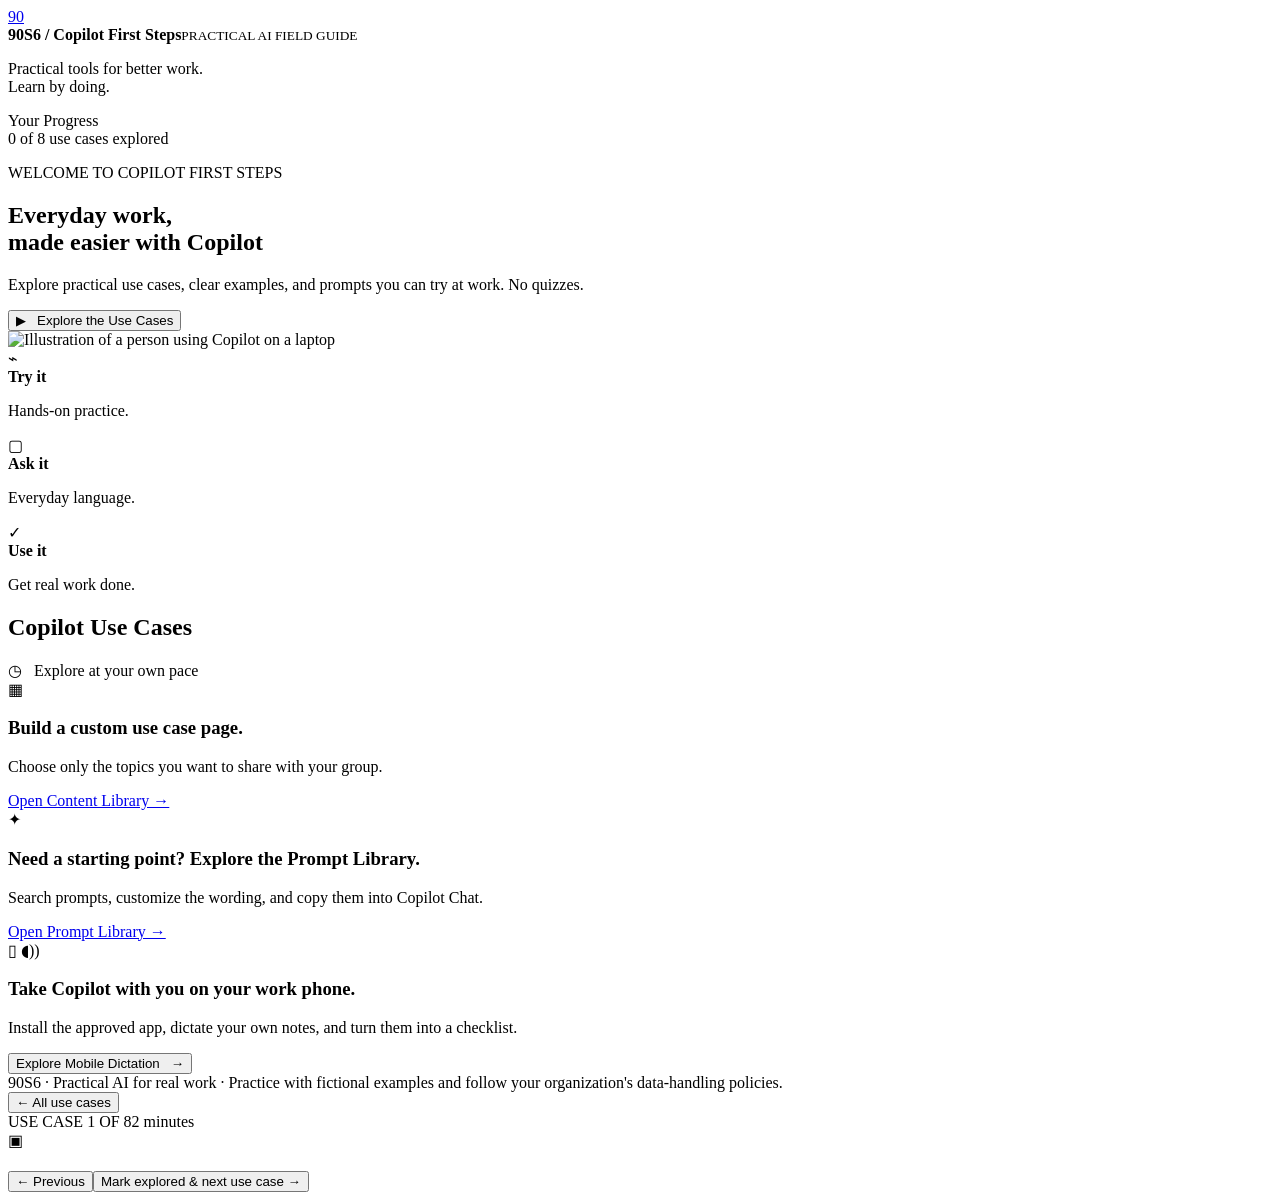
==== copilot-first-steps/index.html @ ef84608b "Add 90S6-branded Copilot First Steps training" ====
<!doctype html><html lang="en"><head><meta charset="utf-8"><meta name="viewport" content="width=device-width, initial-scale=1"><title>Copilot First Steps | 90S6</title><link rel="stylesheet" href="styles.css"><link rel="stylesheet" href="prompt-library.css"></head><body>
<header class="site-header"><div class="brand"><a class="brand-mark" href="https://90s6.com" aria-label="90S6 home">90</a><div><strong>90S6 <span class="brand-divider">/</span> Copilot First Steps</strong><small>PRACTICAL AI FIELD GUIDE</small></div></div><p class="header-tagline">Practical tools for better work.<br>Learn by doing.</p><div class="header-progress"><span>Your Progress</span><div class="progress-track"><div id="headerBar" class="progress-fill"></div></div><span id="progressLabel">0 of 8 use cases explored</span></div></header>
<main id="home" class="container"><section class="hero"><div class="hero-copy"><p class="eyebrow">WELCOME TO COPILOT FIRST STEPS</p><h1>Everyday work,<br>made easier with Copilot</h1><p class="hero-sub">Explore practical use cases, clear examples, and prompts you can try at work. No quizzes.</p><button class="primary large" id="startBtn">▶ &nbsp; Explore the Use Cases</button></div><div class="hero-art hero-art-image"><img src="https://raw.githubusercontent.com/pdzaffina/tribal-technology.org/main/training/copilot-first-steps/assets/copilot-hero.png" alt="Illustration of a person using Copilot on a laptop" /></div></section>
<section class="benefits" aria-label="Learning approach"><div><span class="benefit-icon">⌁</span><div><strong>Try it</strong><p>Hands-on practice.</p></div></div><div><span class="benefit-icon">▢</span><div><strong>Ask it</strong><p>Everyday language.</p></div></div><div><span class="benefit-icon">✓</span><div><strong>Use it</strong><p>Get real work done.</p></div></div></section>
<div class="section-head"><h2>Copilot Use Cases</h2><span class="time-pill">◷ &nbsp; Explore at your own pace</span></div><section id="lessonGrid" class="lesson-grid" aria-label="Use cases"></section>
<section class="phone-banner"><div class="phone-symbol" aria-hidden="true">▦</div><div><h3>Build a custom use case page.</h3><p>Choose only the topics you want to share with your group.</p></div><a class="outline library-action" href="content-library.html">Open Content Library →</a></section>
<section class="phone-banner"><div class="phone-symbol" aria-hidden="true">✦</div><div><h3>Need a starting point? Explore the Prompt Library.</h3><p>Search prompts, customize the wording, and copy them into Copilot Chat.</p></div><a class="outline library-action" href="prompt-library.html">Open Prompt Library →</a></section>
<section class="phone-banner"><div class="phone-symbol">▯ <span>◖))</span></div><div><h3>Take Copilot with you on your work phone.</h3><p>Install the approved app, dictate your own notes, and turn them into a checklist.</p></div><button class="outline" id="phoneBtn">Explore Mobile Dictation &nbsp; →</button></section><footer>90S6 · Practical AI for real work · Practice with fictional examples and follow your organization's data-handling policies.</footer></main>
<main id="lessonView" class="container lesson-view hidden"><button class="back-link" id="backHome">← All use cases</button><div class="lesson-shell"><div class="lesson-top"><span id="lessonCount" class="pill">USE CASE 1 OF 8</span><span id="lessonTime">2 minutes</span></div><div class="mini-progress"><div id="lessonBar"></div></div><div class="lesson-heading"><span id="lessonIcon" class="lesson-big-icon">▣</span><div><h1 id="lessonTitle"></h1><p id="lessonIntro"></p></div></div><div id="lessonContent" class="lesson-content"></div><div class="lesson-actions"><button class="outline" id="previousBtn">← Previous</button><button class="primary" id="completeBtn">Mark explored & next use case →</button></div></div></main>
<script src="use-cases-data.js"></script><script src="script.js"></script></body></html>
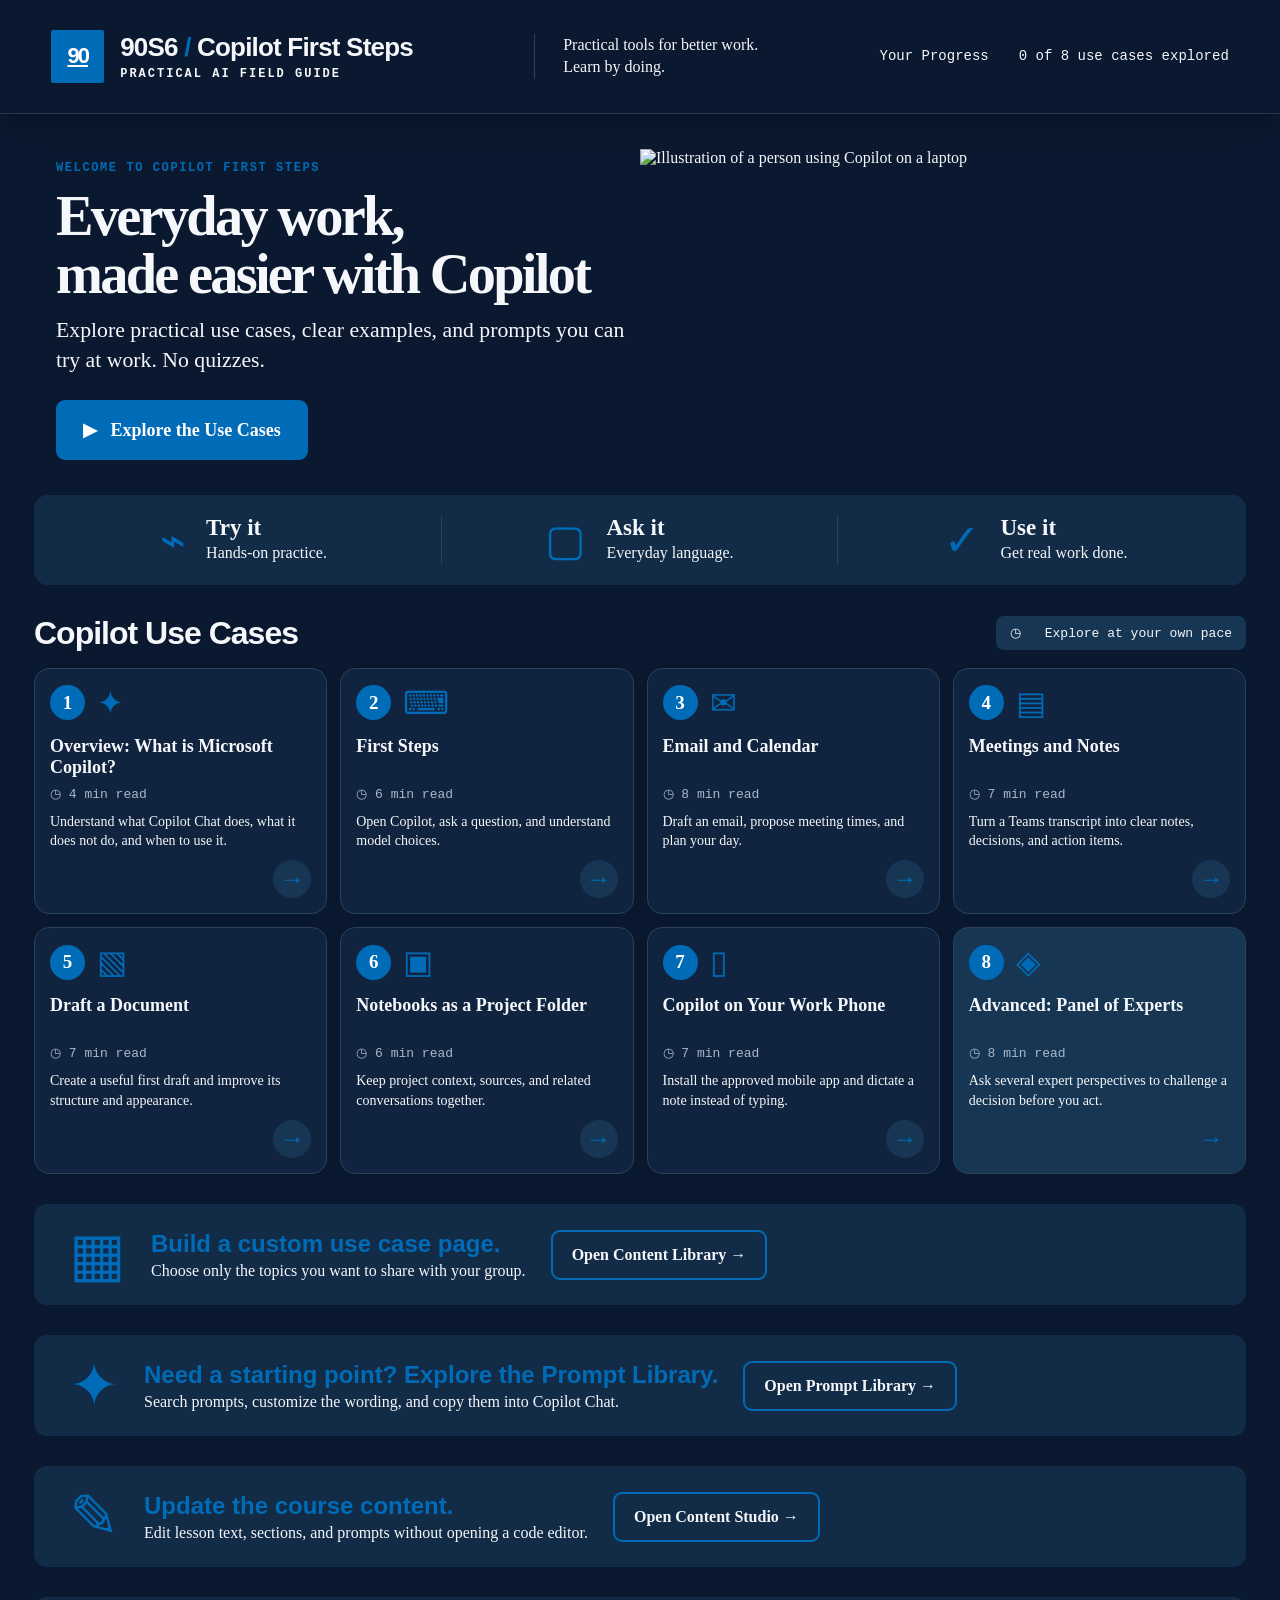
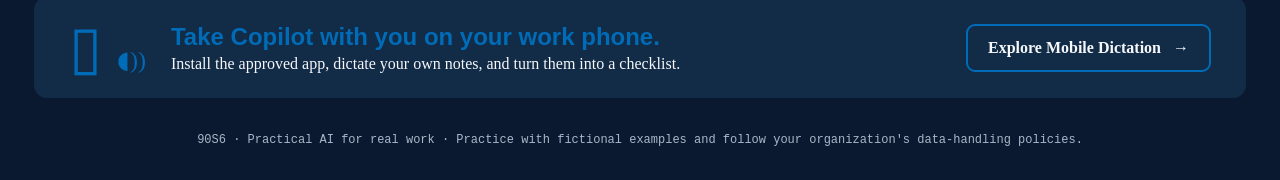
==== commit 63913f36: "Add Content Studio link to course homepage" ====
--- a/copilot-first-steps/index.html
+++ b/copilot-first-steps/index.html
@@ -5,6 +5,7 @@
 <div class="section-head"><h2>Copilot Use Cases</h2><span class="time-pill">◷ &nbsp; Explore at your own pace</span></div><section id="lessonGrid" class="lesson-grid" aria-label="Use cases"></section>
 <section class="phone-banner"><div class="phone-symbol" aria-hidden="true">▦</div><div><h3>Build a custom use case page.</h3><p>Choose only the topics you want to share with your group.</p></div><a class="outline library-action" href="content-library.html">Open Content Library →</a></section>
 <section class="phone-banner"><div class="phone-symbol" aria-hidden="true">✦</div><div><h3>Need a starting point? Explore the Prompt Library.</h3><p>Search prompts, customize the wording, and copy them into Copilot Chat.</p></div><a class="outline library-action" href="prompt-library.html">Open Prompt Library →</a></section>
+<section class="phone-banner"><div class="phone-symbol" aria-hidden="true">✎</div><div><h3>Update the course content.</h3><p>Edit lesson text, sections, and prompts without opening a code editor.</p></div><a class="outline library-action" href="content-editor.html">Open Content Studio →</a></section>
 <section class="phone-banner"><div class="phone-symbol">▯ <span>◖))</span></div><div><h3>Take Copilot with you on your work phone.</h3><p>Install the approved app, dictate your own notes, and turn them into a checklist.</p></div><button class="outline" id="phoneBtn">Explore Mobile Dictation &nbsp; →</button></section><footer>90S6 · Practical AI for real work · Practice with fictional examples and follow your organization's data-handling policies.</footer></main>
 <main id="lessonView" class="container lesson-view hidden"><button class="back-link" id="backHome">← All use cases</button><div class="lesson-shell"><div class="lesson-top"><span id="lessonCount" class="pill">USE CASE 1 OF 8</span><span id="lessonTime">2 minutes</span></div><div class="mini-progress"><div id="lessonBar"></div></div><div class="lesson-heading"><span id="lessonIcon" class="lesson-big-icon">▣</span><div><h1 id="lessonTitle"></h1><p id="lessonIntro"></p></div></div><div id="lessonContent" class="lesson-content"></div><div class="lesson-actions"><button class="outline" id="previousBtn">← Previous</button><button class="primary" id="completeBtn">Mark explored & next use case →</button></div></div></main>
 <script src="use-cases-data.js"></script><script src="script.js"></script></body></html>
--- a/copilot-first-steps/styles.css
+++ b/copilot-first-steps/styles.css
@@ -0,0 +1,19 @@
+:root{--bg:#0A192F;--card:#10243F;--text:#F5F7FA;--border:#29415C;--maroon:#006BB6;--muted:#A9B8C8;--soft:#173653;--light:#122B46}*{box-sizing:border-box}body{margin:0;background:var(--bg);color:var(--text);font-family:Inter,ui-sans-serif,-apple-system,BlinkMacSystemFont,"Segoe UI",Arial,sans-serif}button{font:inherit;cursor:pointer;border-radius:9px;font-weight:700;padding:13px 20px;min-height:48px}button:focus-visible,a:focus-visible,input:focus-visible,textarea:focus-visible{outline:3px solid #0080d6;outline-offset:3px}.primary{background:var(--maroon);border:2px solid var(--maroon);color:white}.primary:hover{background:#0080d6}.outline{background:var(--card);border:2px solid var(--maroon);color:var(--maroon)}.outline:hover{background:var(--light)}.large{font-size:18px;padding:17px 25px}.site-header{display:flex;align-items:center;gap:35px;justify-content:space-between;padding:18px clamp(20px,4vw,65px);border-bottom:1px solid var(--border);background:#fff;box-shadow:0 2px 10px #2e1b1c0b}.brand{display:flex;align-items:center;gap:16px;flex-shrink:0}.brand-mark{width:53px;height:53px;border-radius:15px;background:var(--maroon);color:white;font-size:38px;display:grid;place-items:center;transform:rotate(-12deg)}.brand strong{font-size:26px;letter-spacing:-.8px;display:block}.brand small{font-size:12px;letter-spacing:2px;font-weight:700}.header-tagline{border-left:1px solid var(--border);padding-left:28px;line-height:1.4}.header-progress{display:flex;align-items:center;gap:15px;min-width:320px;font-size:14px;white-space:nowrap}.progress-track{height:14px;flex:1;background:#29415C;border-radius:20px;overflow:hidden}.progress-fill{height:100%;width:0;background:var(--maroon);border-radius:20px;transition:width .3s}.container{max-width:1550px;margin:auto;padding:0 34px}.hero{display:grid;grid-template-columns:1fr 1fr;align-items:center;min-height:350px;padding:35px 22px 25px}.eyebrow{color:var(--maroon);font-size:12px;font-weight:800;letter-spacing:1.6px}.hero h1{font-size:clamp(38px,4.4vw,68px);line-height:1.03;letter-spacing:-2.7px;margin:12px 0}.hero-sub{font-size:clamp(17px,1.7vw,24px);line-height:1.38;max-width:580px;margin:12px 0 25px}.hero-art{height:310px;position:relative;overflow:hidden}.art-halo{position:absolute;bottom:10px;left:12%;height:270px;width:75%;border-radius:60% 60% 0 0;background:#ede6e3}.art-bubble{position:absolute;z-index:4;right:8%;top:15px;border:3px solid #c9bdbb;border-radius:22px;padding:20px 24px;background:#fff;font-size:31px;font-weight:800;box-shadow:0 8px 20px #0000000a}.art-logo{color:var(--maroon)}.art-person{position:absolute;bottom:10px;left:25%;height:240px;width:170px}.hair{position:absolute;top:12px;left:15px;width:125px;height:140px;background:#392426;border-radius:52% 48% 43% 42%}.face{position:absolute;top:39px;left:49px;width:85px;height:105px;background:#edb18b;border-radius:48% 45% 50% 50%}.body{position:absolute;bottom:0;left:0;width:170px;height:116px;border-radius:80px 70px 0 0;background:var(--maroon)}.art-laptop{position:absolute;z-index:3;bottom:11px;left:49%;height:116px;width:215px;background:#343239;transform:skew(-10deg);border-radius:8px 8px 0 0;color:#9a8689;display:grid;place-items:center;font-size:45px}.art-desk{position:absolute;z-index:4;bottom:7px;left:6%;right:5%;height:5px;background:#332b2c}.benefits{background:#122B46;border-radius:14px;display:grid;grid-template-columns:repeat(3,1fr);padding:20px 12px;margin:10px 0 30px}.benefits>div{display:flex;align-items:center;justify-content:center;gap:20px;border-right:1px solid #29415C}.benefits>div:last-child{border:0}.benefit-icon{font-size:43px;color:var(--maroon)}.benefits strong{font-size:23px}.benefits p{margin:3px 0;font-size:16px}.section-head{display:flex;align-items:center;justify-content:space-between;gap:12px;margin:0 0 16px}.section-head h2{font-size:32px;letter-spacing:-1px;margin:0}.time-pill,.pill{background:var(--soft);border-radius:8px;padding:9px 14px;font-size:13px}.lesson-grid{display:grid;grid-template-columns:repeat(7,minmax(0,1fr));gap:13px}.lesson-card{background:var(--card);border:1px solid var(--border);border-radius:15px;padding:15px;min-height:260px;display:flex;flex-direction:column;position:relative;box-shadow:0 3px 14px #30212408}.lesson-card:last-child{background:#173653}.lesson-card .card-top{display:flex;align-items:center;gap:12px}.number{background:var(--maroon);color:#fff;width:35px;height:35px;border-radius:50%;display:grid;place-items:center;font-size:19px;font-weight:700;flex-shrink:0}.card-icon{color:var(--maroon);font-size:32px}.lesson-card h3{font-size:18px;line-height:1.15;margin:14px 0 8px;min-height:42px}.lesson-card p{font-size:14px;line-height:1.38;margin:10px 0}.card-time{font-size:13px;color:var(--muted)}.card-bottom{display:flex;align-items:center;justify-content:space-between;margin-top:auto}.card-bottom button{padding:0;width:38px;height:38px;min-height:38px;border:0;border-radius:50%;background:var(--soft);color:var(--maroon);font-size:25px}.card-bottom button:hover{background:#21486B}.done-tag{font-size:12px;color:#79C9A5;font-weight:800}.phone-banner{display:flex;align-items:center;gap:25px;background:#122B46;border-radius:13px;margin:30px 0 15px;padding:15px 35px}.phone-symbol{font-size:60px;color:var(--maroon);white-space:nowrap}.phone-symbol span{font-size:24px}.phone-banner h3{font-size:24px;color:var(--maroon);margin:0 0 4px}.phone-banner p{margin:0}.phone-banner button{margin-left:auto;white-space:nowrap}footer{color:var(--muted);font-size:12px;padding:20px 0 35px;text-align:center}.hidden{display:none!important}.lesson-view{padding-top:30px;padding-bottom:70px}.back-link{border:0;background:transparent;color:var(--maroon);padding-left:0}.lesson-shell{background:white;border:1px solid var(--border);border-radius:18px;max-width:900px;margin:15px auto;padding:clamp(22px,4vw,46px);box-shadow:0 6px 22px #3021240b}.lesson-top{display:flex;justify-content:space-between;align-items:center;color:var(--muted)}.mini-progress{height:8px;border-radius:10px;background:var(--soft);margin:20px 0 32px;overflow:hidden}.mini-progress div{height:100%;background:var(--maroon);transition:width .2s}.lesson-heading{display:flex;align-items:center;gap:24px}.lesson-big-icon{font-size:58px;color:var(--maroon)}.lesson-heading h1{font-size:clamp(29px,4vw,43px);margin:0 0 10px}.lesson-heading p{font-size:18px;line-height:1.5;color:var(--muted);margin:0}.lesson-content{margin-top:30px;font-size:17px;line-height:1.6}.exercise{background:var(--bg);border:1px solid var(--border);padding:22px;border-radius:14px;margin:20px 0}.exercise h3{margin:0 0 8px}.prompt-box{background:white;border:1px solid var(--border);border-left:5px solid var(--maroon);padding:16px;margin:14px 0;border-radius:8px;font-size:17px}.tip{background:var(--light);padding:15px 18px;border-radius:9px;margin:15px 0}.steps{padding-left:24px}.steps li{margin:10px 0}.choice-list{display:grid;gap:10px;margin:15px 0}.choice-list button{border:1px solid var(--border);background:white;color:var(--text);text-align:left;font-weight:500}.choice-list button.selected{border:2px solid var(--maroon);background:var(--light)}.lesson-actions{display:flex;justify-content:space-between;gap:10px;border-top:1px solid var(--border);padding-top:25px;margin-top:35px}.practice-text{width:100%;min-height:120px;padding:14px;border:1px solid #708090;border-radius:9px;font:inherit}.feedback{margin-top:15px;border-radius:9px;padding:14px;background:#173653}.device-switch{display:flex;gap:8px}.device-switch button{border:1px solid var(--border);background:white}.device-switch button.active{background:var(--maroon);color:white}.phone-mock{border:8px solid #071426;border-radius:34px;max-width:285px;min-height:330px;margin:20px auto;padding:25px 18px;background:white;box-shadow:0 10px 20px #00000014;text-align:center}.phone-mock .notch{width:80px;height:12px;background:#071426;border-radius:10px;margin:-16px auto 32px}.phone-mock .mic{font-size:60px;color:var(--maroon);margin:20px}.phone-mock p{font-size:15px}.small-note{font-size:13px;color:var(--muted)}@media(max-width:1200px){.lesson-grid{grid-template-columns:repeat(4,1fr)}.header-tagline{display:none}}@media(max-width:750px){.container{padding:0 17px}.site-header{padding:15px;flex-wrap:wrap;gap:15px}.brand strong{font-size:20px}.brand-mark{width:43px;height:43px}.header-progress{width:100%;min-width:0}.hero{grid-template-columns:1fr;padding:25px 0}.hero h1{letter-spacing:-1.5px}.hero-art{height:220px}.art-halo{height:200px}.art-person{transform:scale(.7);transform-origin:bottom left}.art-laptop{transform:scale(.75) skew(-10deg);transform-origin:bottom left}.art-bubble{font-size:22px;padding:10px}.benefits{grid-template-columns:1fr;gap:12px}.benefits>div{border-right:0;border-bottom:1px solid #29415C;padding-bottom:12px}.benefits>div:last-child{border:0}.lesson-grid{grid-template-columns:repeat(2,1fr)}.lesson-card{min-height:240px}.section-head{align-items:flex-start;flex-direction:column}.phone-banner{flex-wrap:wrap;padding:20px}.phone-banner button{margin:0;width:100%}.lesson-heading{align-items:flex-start}.lesson-big-icon{font-size:40px}}@media(max-width:430px){.lesson-grid{grid-template-columns:1fr}.lesson-card{min-height:185px}.lesson-card h3{min-height:0}.lesson-actions{flex-direction:column-reverse}.lesson-actions button{width:100%}}
+
+.lesson-grid{grid-template-columns:repeat(4,minmax(0,1fr))}.lesson-card{min-height:245px}.external-link{display:inline-block;text-decoration:none;margin:20px 0;padding:14px 20px;border-radius:9px}.gif-placeholder{border:2px dashed var(--border);background:var(--bg);border-radius:15px;padding:20px;text-align:center;margin:16px 0}.gif-placeholder img{max-width:100%;max-height:280px;object-fit:contain}.gif-fallback{font-size:30px;color:var(--maroon);padding:30px 12px}.gif-fallback small{display:block;font-size:14px;color:var(--muted)}.prompt-box p{white-space:pre-wrap}.prompt-box button{margin-top:12px}@media(max-width:900px){.lesson-grid{grid-template-columns:repeat(2,minmax(0,1fr))}}@media(max-width:480px){.lesson-grid{grid-template-columns:1fr}}
+
+.hero-art-image{display:flex;align-items:center;justify-content:center;overflow:visible}.hero-art-image img{display:block;width:100%;height:100%;object-fit:contain;object-position:center}@media(max-width:750px){.hero-art-image{height:auto;min-height:190px}.hero-art-image img{height:auto;max-height:320px}}
+
+/* 90S6 brand alignment */
+body{font-family:'Cormorant Garamond',Georgia,serif;background:#0A192F;color:#F5F7FA}
+.site-header{background:#0A192F;border-bottom-color:rgba(112,128,144,.3);box-shadow:0 8px 30px rgba(0,0,0,.18);color:#F5F7FA}
+.brand strong,.section-head h2,.phone-banner h3,.lesson-heading h1,.exercise h3{font-family:'Syne',sans-serif}
+.brand small,.eyebrow,.header-progress,.time-pill,.pill,.card-time,.done-tag,footer{font-family:'DM Mono',monospace}
+.brand-mark{background:#006BB6;color:#fff;transform:none;border-radius:2px;font-family:'Syne',sans-serif;font-size:22px;font-weight:800;letter-spacing:-2px}
+.brand-divider{color:#006BB6}
+.lesson-card,.lesson-shell,.exercise,.prompt-box{background:#10243F;border-color:#29415C;color:#F5F7FA}
+.phone-banner,.benefits{background:#122B46}
+.lesson-card:last-child{background:#173653}
+.prompt-box button,.primary{background:#006BB6;border-color:#006BB6}
+.outline{background:transparent;border-color:#006BB6;color:#F5F7FA}
+.outline:hover{background:rgba(0,107,182,.15)}
--- a/copilot-first-steps/prompt-library.css
+++ b/copilot-first-steps/prompt-library.css
@@ -0,0 +1,16 @@
+.library-home{color:var(--maroon);font-weight:750;text-decoration:none;border:1px solid var(--border);border-radius:10px;padding:12px 16px;white-space:nowrap}.library-home:hover{background:var(--light)}.library-main{padding-top:28px}.library-hero{background:#f1e9e7;border:1px solid var(--border);border-radius:20px;display:flex;align-items:center;justify-content:space-between;gap:30px;padding:clamp(25px,5vw,58px);margin-bottom:25px}.library-hero h1{font-size:clamp(42px,5vw,70px);letter-spacing:-2px;line-height:1.1;margin:12px 0}.library-hero p:not(.eyebrow){font-size:19px;max-width:630px;line-height:1.5}.library-hero-actions{display:flex;flex-wrap:wrap;gap:12px;margin-top:22px}.library-action{display:inline-flex;align-items:center;justify-content:center;text-decoration:none;padding:14px 19px;border-radius:9px;font-weight:750;min-height:48px}.library-hero-mark{color:var(--maroon);font-size:115px;line-height:1;text-align:center;min-width:240px}.library-hero-mark span{display:block;font-size:23px;font-weight:800;line-height:1.2}.library-tools{background:#fff;border:1px solid var(--border);border-radius:15px;padding:18px;display:flex;align-items:end;gap:18px;flex-wrap:wrap}.library-tools label{font-weight:750;font-size:14px;display:grid;gap:7px}.library-search-label{flex:2;min-width:230px}.library-filter-label{flex:1;min-width:190px}.library-tools input,.library-tools select{font:inherit;padding:14px;border:1px solid #bfb2ae;border-radius:9px;min-height:49px;background:#fff;color:var(--text);width:100%}.library-count{font-size:13px;color:var(--muted);padding:14px 0}.library-section-head{display:flex;justify-content:space-between;align-items:center;gap:16px;margin:30px 0 15px}.library-section-head h2{font-size:30px;margin:0}.library-section-head p{color:var(--muted);margin:0}.prompt-grid{display:grid;grid-template-columns:repeat(3,minmax(0,1fr));gap:17px}.prompt-card{background:#fff;border:1px solid var(--border);border-radius:15px;padding:22px;display:flex;flex-direction:column;gap:13px;box-shadow:0 4px 14px #30212408;min-width:0}.prompt-card h3{font-size:22px;margin:0;line-height:1.25}.prompt-card p{line-height:1.5;margin:0;color:var(--muted)}.prompt-category{font-size:12px;font-weight:800;color:var(--maroon);text-transform:uppercase;letter-spacing:1px}.prompt-preview{white-space:pre-wrap;overflow-wrap:anywhere;background:var(--bg);border:1px solid var(--border);border-left:4px solid var(--maroon);border-radius:9px;padding:14px;font-size:14px;line-height:1.5;max-height:170px;overflow:auto;flex:1}.prompt-tags{display:flex;flex-wrap:wrap;gap:6px}.prompt-tags span{font-size:12px;border-radius:6px;background:var(--soft);padding:5px 8px}.prompt-actions{display:flex;gap:9px;flex-wrap:wrap;margin-top:auto}.prompt-actions button{flex:1;padding:11px 12px}.library-empty{padding:40px;text-align:center;background:white;border-radius:12px}.library-help{margin:40px 0 15px;padding:28px;background:#f0e9e7;border-radius:15px;display:grid;grid-template-columns:1.4fr 1fr;gap:28px;align-items:center}.library-help h2{font-size:28px;margin:8px 0}.library-help p{line-height:1.6}.library-help pre{background:white;border:1px solid var(--border);padding:20px;border-radius:10px;overflow:auto;line-height:1.6;font-size:13px}.library-help code{color:var(--maroon)}.prompt-dialog{border:1px solid var(--border);border-radius:18px;padding:26px;max-width:min(720px,calc(100vw - 24px));width:100%;box-shadow:0 25px 80px #221a1a55;color:var(--text)}.prompt-dialog::backdrop{background:#24171bb3}.dialog-head{display:flex;justify-content:space-between;gap:12px;align-items:start}.dialog-head h2{font-size:28px;margin:6px 0}.dialog-close{background:transparent;border:0;font-size:29px;padding:0 8px;min-height:38px}.prompt-dialog label{display:block;font-weight:750;margin:16px 0 8px}.prompt-dialog textarea{width:100%;border:1px solid #bfb2ae;border-radius:9px;padding:14px;font:inherit;line-height:1.5;resize:vertical}.dialog-actions{display:flex;justify-content:end;gap:12px;margin-top:18px}.copy-status{color:var(--maroon);font-weight:750;min-height:20px}.small-note{font-size:13px;color:var(--muted)}@media(max-width:1050px){.prompt-grid{grid-template-columns:repeat(2,minmax(0,1fr))}.library-hero-mark{min-width:130px;font-size:80px}}@media(max-width:680px){.prompt-grid,.library-help{grid-template-columns:1fr}.library-hero-mark{display:none}.library-section-head{display:block}.library-section-head p{margin-top:8px}.prompt-actions{flex-direction:column}.library-hero{padding:24px}.library-home{margin-left:auto}}
+
+/* 90S6 dark theme overrides for library and custom-course surfaces */
+.builder-hero,.library-hero{background:linear-gradient(110deg,#122B46,#173653);border-color:#29415C;color:#F5F7FA}
+.builder-panel,.library-tools,.prompt-card,.custom-case,.custom-nav a{background:#10243F;border-color:#29415C;color:#F5F7FA}
+.builder-choice{background:#0A192F;border-color:#29415C;color:#F5F7FA}
+.builder-choice:has(input:checked){border-color:#006BB6;background:#173653}
+.builder-choice small,.prompt-category,.custom-nav a{color:#69B7ED}
+.builder-tools input,.library-tools input,.library-tools select,.builder-footer input{background:#0A192F;border-color:#708090;color:#F5F7FA}
+.library-hero-mark,.builder-hero .eyebrow{color:#69B7ED}
+.library-hero,.library-section-head,.builder-head,.builder-footer,.custom-case{color:#F5F7FA}
+.prompt-card p,.builder-head p,.builder-note,.custom-case .intro,.custom-actions span{color:#A9B8C8}
+.prompt-preview,.custom-case .exercise,.custom-case .prompt-box{background:#0A192F;border-color:#29415C;color:#F5F7FA}
+.library-home,.library-action{color:#F5F7FA;border-color:#006BB6;background:transparent}
+.library-home:hover,.library-action:hover{background:rgba(0,107,182,.15)}
+.builder-choice input{accent-color:#006BB6}
